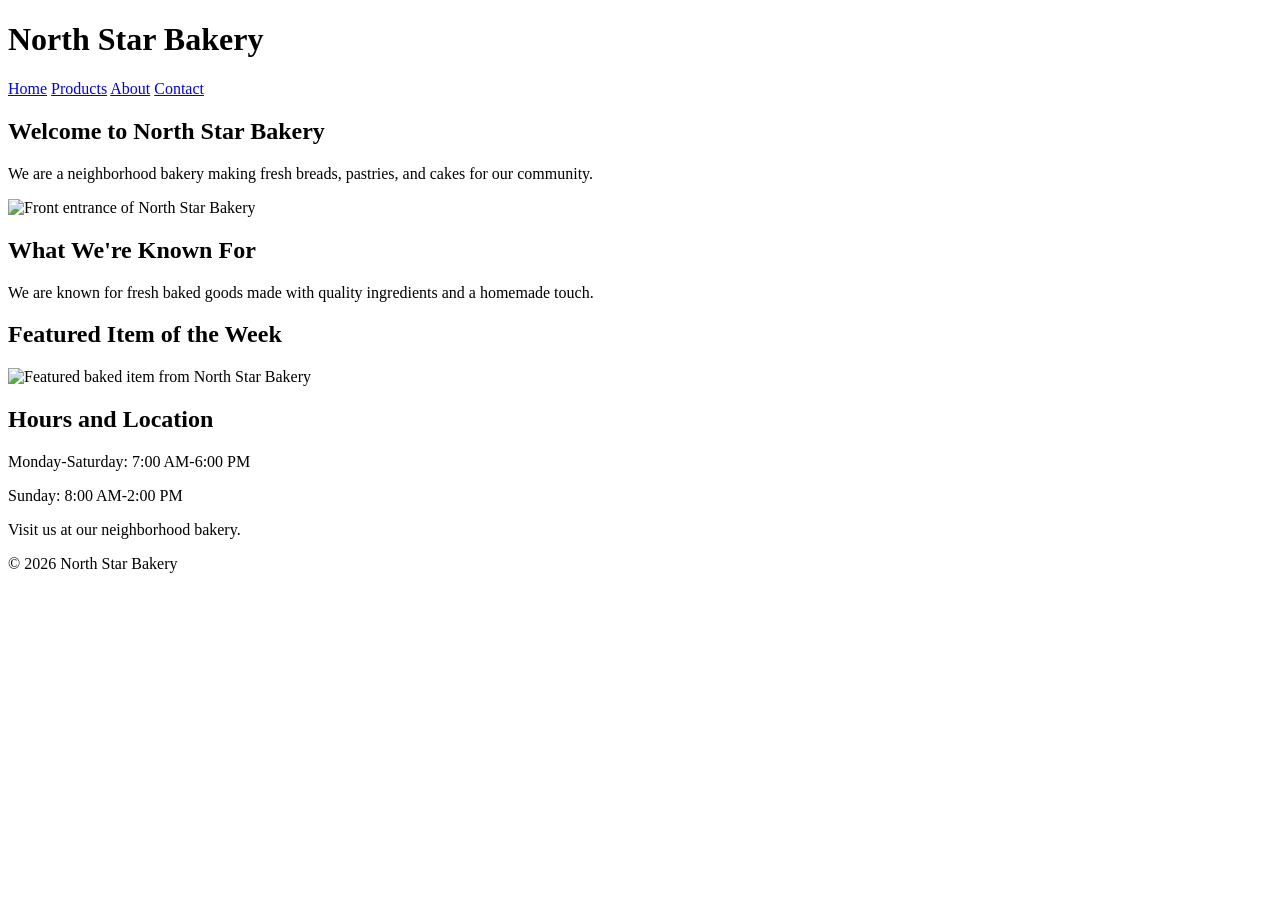
==== index.html @ b5469516 "Create index.html" ====
<!DOCTYPE html>
<html lang="en">
<head>
    <meta charset="UTF-8">
    <meta name="viewport" content="width=device-width, initial-scale=1.0">
    <title>North Star Bakery - Home</title>
    <link rel="stylesheet" href="style.css">
</head>

<body>
    <header>
        <h1>North Star Bakery</h1>

        <nav>
            <a href="index.html">Home</a>
            <a href="products.html">Products</a>
            <a href="about.html">About</a>
            <a href="contact.html">Contact</a>
        </nav>
    </header>

    <main>
        <section>
            <h2>Welcome to North Star Bakery</h2>
            <p>We are a neighborhood bakery making fresh breads,
            pastries, and cakes for our community.</p>

            <img src="bakery-storefront.jpg"
                 alt="Front entrance of North Star Bakery">
        </section>

        <section>
            <h2>What We're Known For</h2>
            <p>We are known for fresh baked goods made with quality
            ingredients and a homemade touch.</p>
        </section>

        <section>
            <h2>Featured Item of the Week</h2>

            <picture>
                <source media="(min-width: 800px)"
                        srcset="bakery-feature-large.jpg">
                <img src="bakery-feature-small.jpg"
                     alt="Featured baked item from North Star Bakery">
            </picture>
        </section>

        <section>
            <h2>Hours and Location</h2>
            <p>Monday-Saturday: 7:00 AM-6:00 PM</p>
            <p>Sunday: 8:00 AM-2:00 PM</p>
            <p>Visit us at our neighborhood bakery.</p>
        </section>
    </main>

    <footer>
        <p>&copy; 2026 North Star Bakery</p>
    </footer>
</body>
</html>
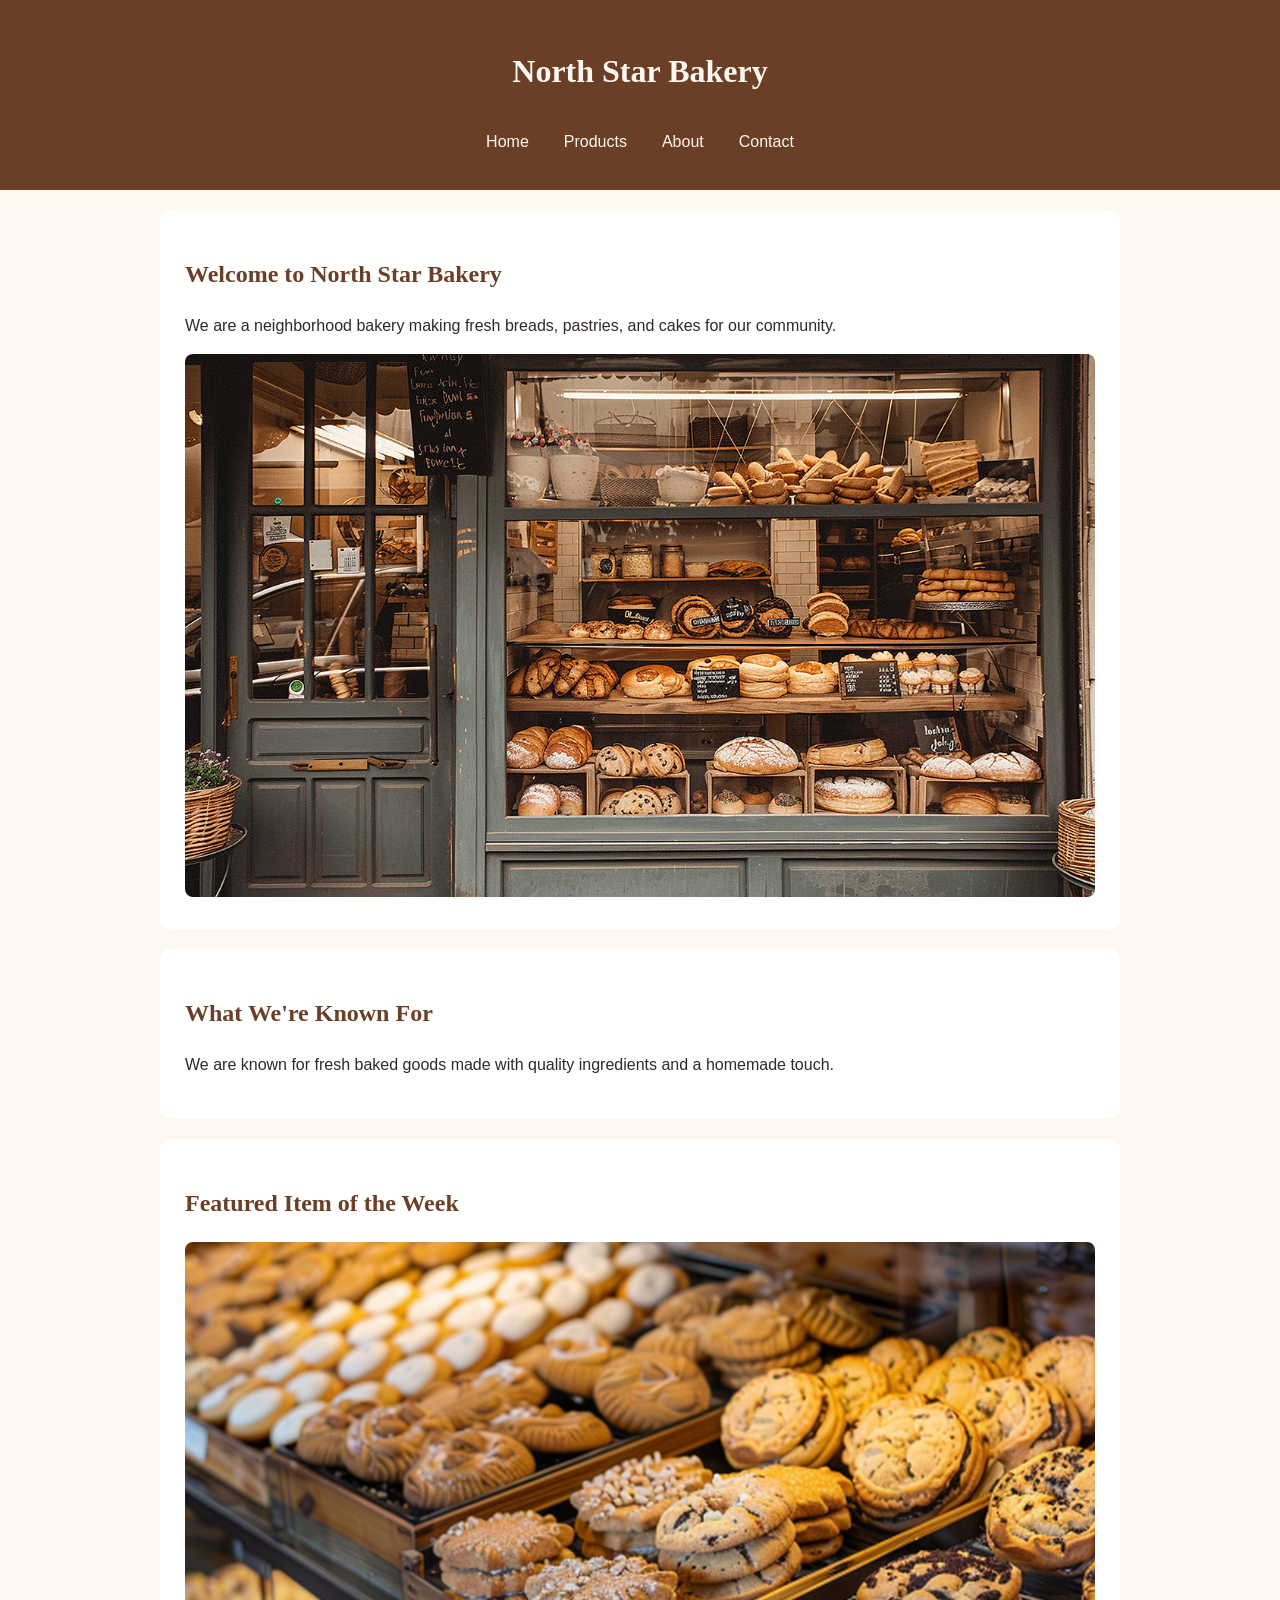
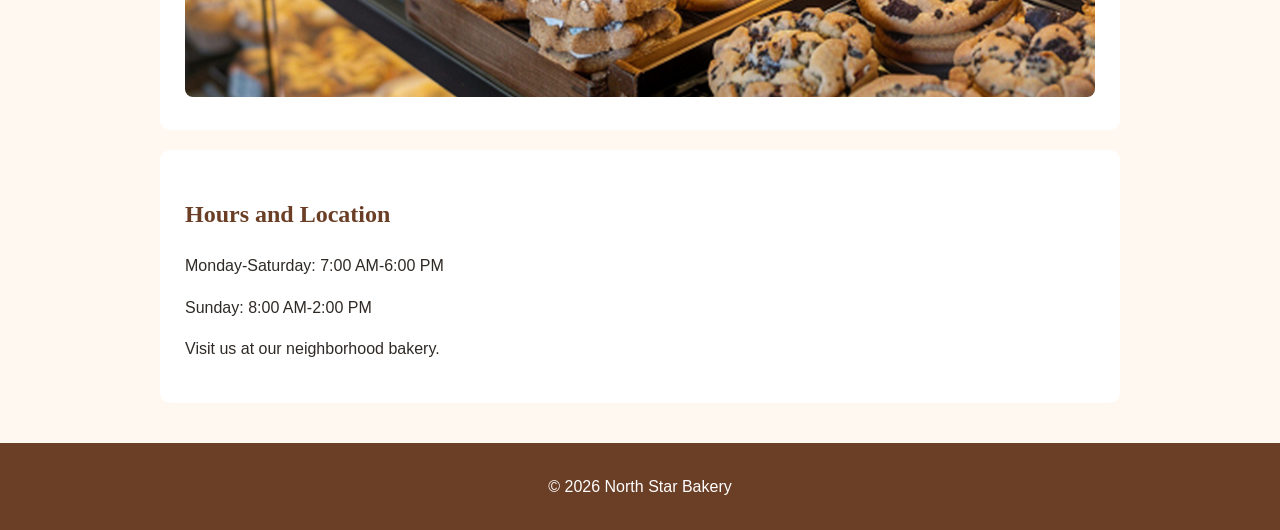
==== commit d998aeed: "Update index.html" ====
--- a/index.html
+++ b/index.html
@@ -25,7 +25,7 @@
             <p>We are a neighborhood bakery making fresh breads,
             pastries, and cakes for our community.</p>
 
-            <img src="bakery-storefront.jpg"
+            <img src="bakery-storefront_c.png"
                  alt="Front entrance of North Star Bakery">
         </section>
 
@@ -40,8 +40,8 @@
 
             <picture>
                 <source media="(min-width: 800px)"
-                        srcset="bakery-feature-large.jpg">
-                <img src="bakery-feature-small.jpg"
+                        srcset="bakery-feature-large_c.png">
+                <img src="bakery-feature-small_c.png"
                      alt="Featured baked item from North Star Bakery">
             </picture>
         </section>
--- a/style.css
+++ b/style.css
@@ -0,0 +1,117 @@
+/* North Star Bakery Website Design */
+
+* {
+    box-sizing: border-box;
+}
+
+body {
+    font-family: Arial, sans-serif;
+    background-color: #FFF8F0;
+    color: #2F2A26;
+    margin: 0;
+    line-height: 1.6;
+}
+
+/* Header */
+header {
+    background-color: #6B3E26;
+    color: #FFF8F0;
+    text-align: center;
+    padding: 25px;
+}
+
+h1, h2 {
+    font-family: Georgia, serif;
+}
+
+/* Navigation */
+nav {
+    display: flex;
+    justify-content: center;
+    flex-wrap: wrap;
+    gap: 15px;
+}
+
+nav a {
+    color: #FFF8F0;
+    text-decoration: none;
+    padding: 10px;
+}
+
+nav a:hover {
+    background-color: #D88C5A;
+    border-radius: 5px;
+}
+
+/* Main Content */
+main {
+    max-width: 1000px;
+    margin: auto;
+    padding: 20px;
+}
+
+section {
+    background-color: white;
+    padding: 25px;
+    margin-bottom: 20px;
+    border-radius: 10px;
+}
+
+h2 {
+    color: #6B3E26;
+}
+
+/* Images and Videos */
+img, video {
+    max-width: 100%;
+    height: auto;
+    border-radius: 8px;
+}
+
+/* Forms */
+input, select, textarea {
+    max-width: 100%;
+    padding: 10px;
+    margin: 8px 0;
+}
+
+button {
+    background-color: #6B3E26;
+    color: white;
+    padding: 12px 20px;
+    border: none;
+    border-radius: 5px;
+    cursor: pointer;
+}
+
+button:hover {
+    background-color: #D88C5A;
+}
+
+/* Footer */
+footer {
+    background-color: #6B3E26;
+    color: white;
+    text-align: center;
+    padding: 15px;
+}
+
+/* Mobile Layout */
+@media (max-width: 600px) {
+    header {
+        padding: 15px;
+    }
+
+    nav {
+        flex-direction: column;
+        align-items: center;
+    }
+
+    main {
+        padding: 10px;
+    }
+
+    section {
+        padding: 15px;
+    }
+}
